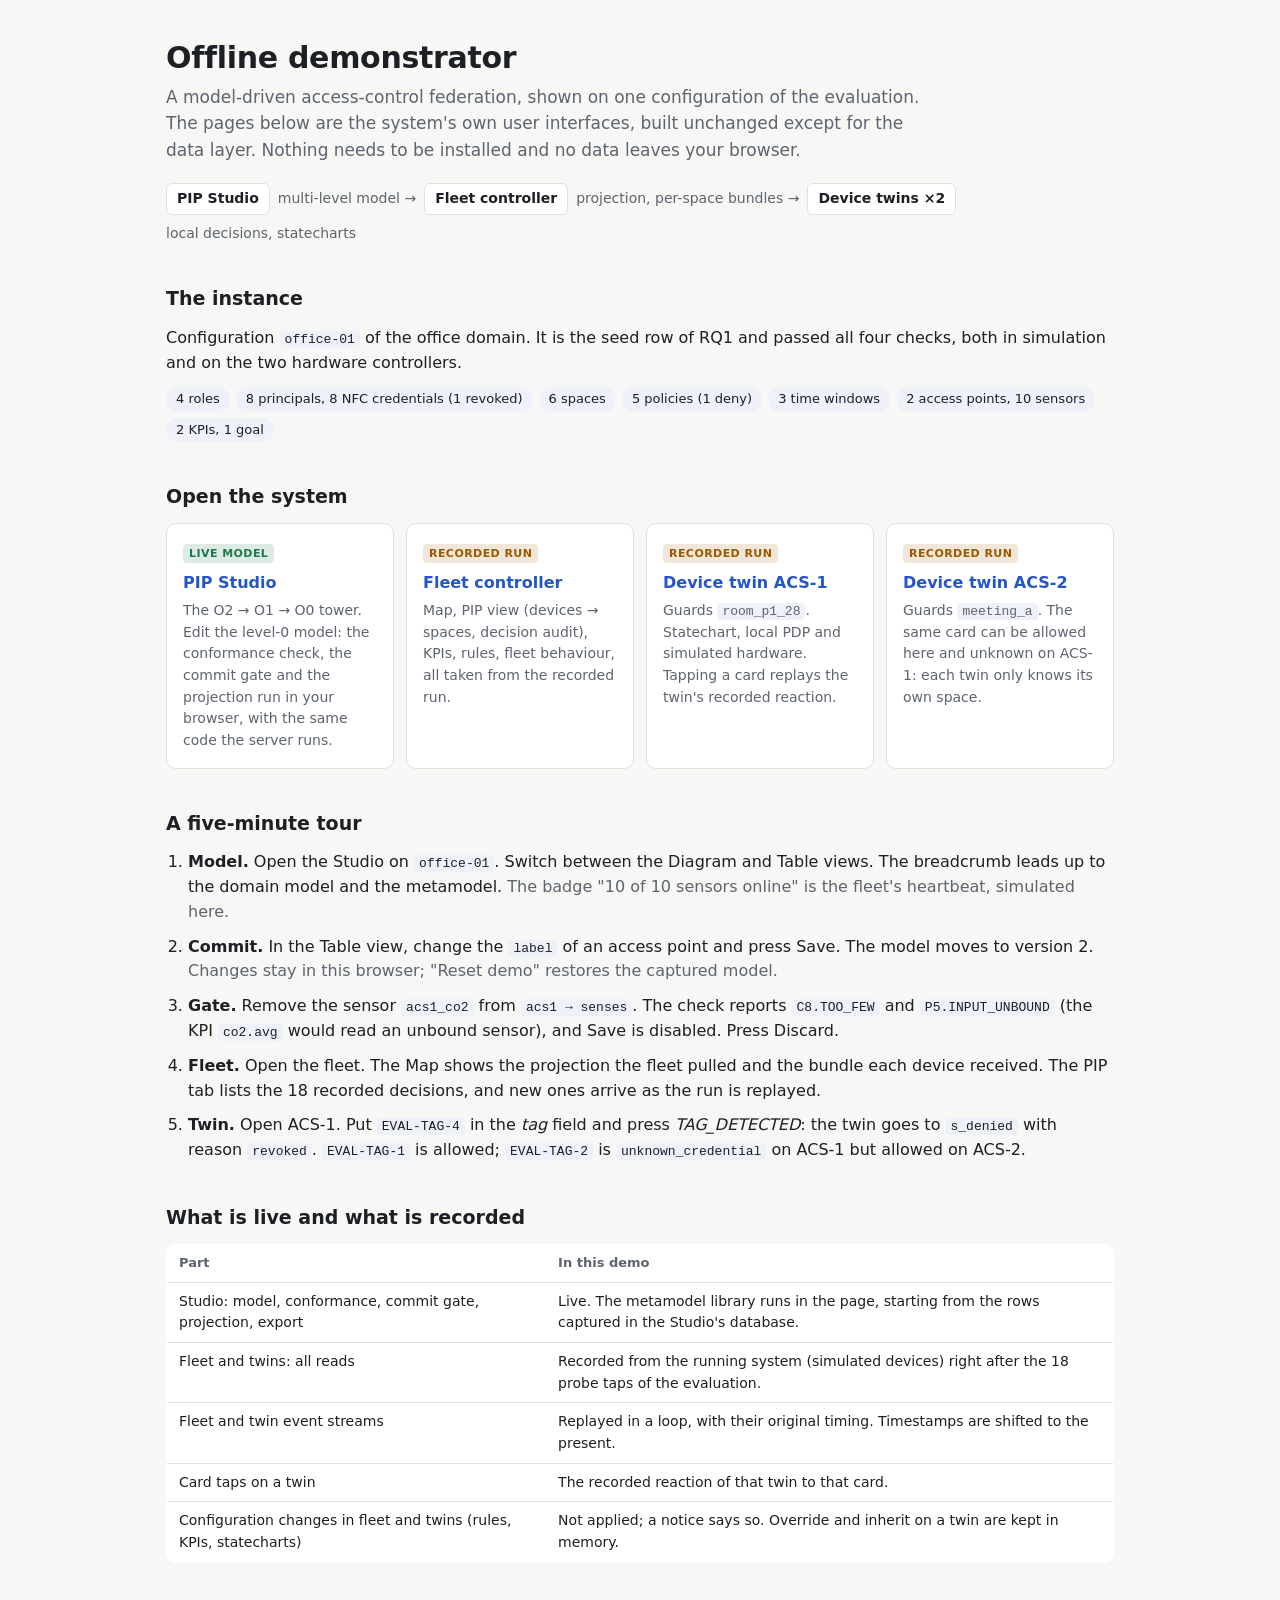
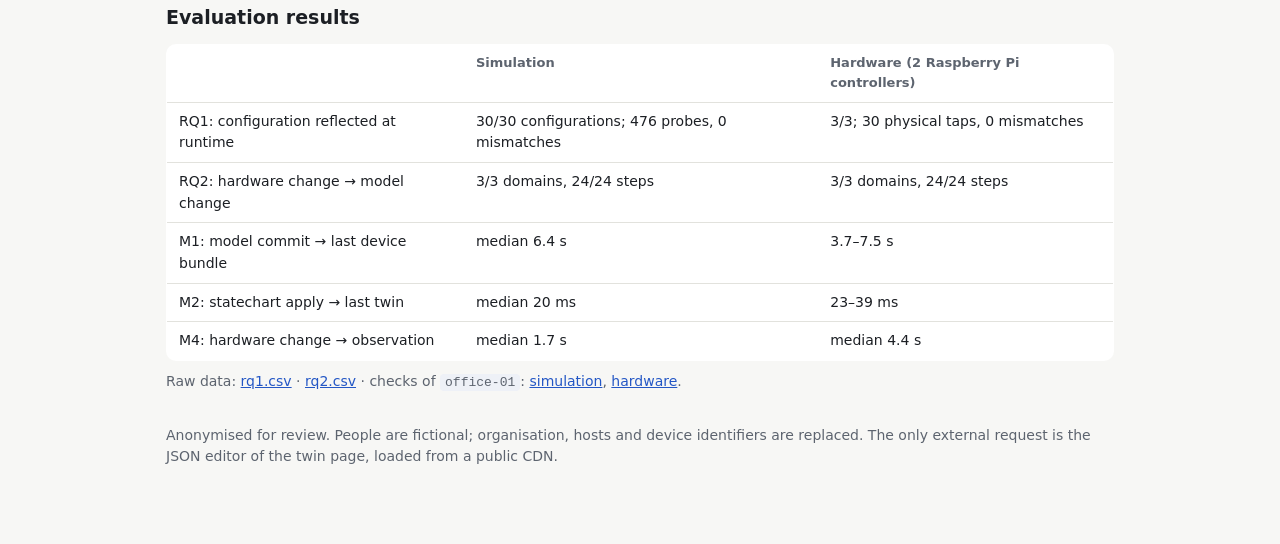
==== index.html @ d5d8e810 "demo website" ====
<!doctype html>
<html lang="en">
<head>
<meta charset="utf-8">
<meta name="viewport" content="width=device-width, initial-scale=1">
<title>Offline Demonstrator</title>
<meta name="description" content="Offline demonstrator of a model-driven access-control federation: the real PIP Studio, fleet controller and device-twin UIs on one recorded evaluation instance.">
<style>
  :root { --bg: #f7f7f5; --panel: #ffffff; --ink: #1c1f24; --muted: #5d646f; --line: #e2e2dd; --accent: #2457c5; --ok: #1f7a4a; --warn: #9a5b00; --chip: #eef1f7; }
  @media (prefers-color-scheme: dark) { :root { --bg: #14161a; --panel: #1c1f24; --ink: #e8e9eb; --muted: #9aa1ab; --line: #2c3037; --accent: #7ea6ff; --ok: #5ccf8e; --warn: #f0b35a; --chip: #252a33; } }
  * { box-sizing: border-box; }
  body { margin: 0; background: var(--bg); color: var(--ink); font: 16px/1.55 system-ui, -apple-system, "Segoe UI", sans-serif; }
  main { max-width: 980px; margin: 0 auto; padding: 40px 16px 64px; }
  h1 { font-size: 30px; line-height: 1.2; margin: 0 0 8px; letter-spacing: -0.01em; }
  h2 { font-size: 19px; margin: 40px 0 12px; }
  p { margin: 0 0 12px; }
  .lead { color: var(--muted); font-size: 17px; max-width: 760px; }
  a { color: var(--accent); }
  code { font: 13px ui-monospace, SFMono-Regular, Menlo, monospace; background: var(--chip); padding: 1px 5px; border-radius: 4px; }
  .flow { display: flex; align-items: center; gap: 8px; flex-wrap: wrap; margin: 20px 0 4px; color: var(--muted); font-size: 14px; }
  .flow b { color: var(--ink); background: var(--panel); border: 1px solid var(--line); border-radius: 6px; padding: 4px 10px; font-weight: 600; }
  .cards { display: grid; grid-template-columns: repeat(auto-fit, minmax(210px, 1fr)); gap: 12px; }
  .card { display: block; background: var(--panel); border: 1px solid var(--line); border-radius: 10px; padding: 16px; text-decoration: none; color: inherit; transition: border-color .15s; }
  .card:hover { border-color: var(--accent); }
  .card h3 { margin: 0 0 4px; font-size: 16px; color: var(--accent); }
  .card p { margin: 0; color: var(--muted); font-size: 14px; }
  .tag { display: inline-block; font-size: 11px; font-weight: 600; letter-spacing: .04em; text-transform: uppercase; padding: 1px 6px; border-radius: 4px; margin-bottom: 8px; }
  .live { background: color-mix(in srgb, var(--ok) 15%, transparent); color: var(--ok); }
  .replay { background: color-mix(in srgb, var(--warn) 15%, transparent); color: var(--warn); }
  ol.steps { padding-left: 22px; margin: 0; }
  ol.steps li { margin-bottom: 10px; }
  ol.steps li span { color: var(--muted); }
  table { width: 100%; border-collapse: collapse; font-size: 14px; background: var(--panel); border: 1px solid var(--line); border-radius: 10px; overflow: hidden; }
  th, td { text-align: left; padding: 8px 12px; border-bottom: 1px solid var(--line); vertical-align: top; }
  th { color: var(--muted); font-weight: 600; font-size: 13px; }
  tr:last-child td { border-bottom: 0; }
  .facts { display: flex; flex-wrap: wrap; gap: 6px; margin: 8px 0 0; }
  .facts span { background: var(--chip); border-radius: 999px; padding: 2px 10px; font-size: 13px; }
  .note { color: var(--muted); font-size: 14px; }
  .wrap { overflow-x: auto; }
</style>
</head>
<body>
<main>
  <h1>Offline demonstrator</h1>
  <p class="lead">A model-driven access-control federation, shown on one configuration of the evaluation. The pages below are the system's own user interfaces, built unchanged except for the data layer. Nothing needs to be installed and no data leaves your browser.</p>

  <div class="flow"><b>PIP Studio</b> multi-level model → <b>Fleet controller</b> projection, per-space bundles → <b>Device twins ×2</b> local decisions, statecharts</div>

  <h2>The instance</h2>
  <p>Configuration <code>office-01</code> of the office domain. It is the seed row of RQ1 and passed all four checks, both in simulation and on the two hardware controllers.</p>
  <div class="facts"><span>4 roles</span><span>8 principals, 8 NFC credentials (1 revoked)</span><span>6 spaces</span><span>5 policies (1 deny)</span><span>3 time windows</span><span>2 access points, 10 sensors</span><span>2 KPIs, 1 goal</span></div>

  <h2>Open the system</h2>
  <div class="cards">
    <a class="card" id="studio-link" href="studio/"><span class="tag live">live model</span><h3>PIP Studio</h3><p>The O2 → O1 → O0 tower. Edit the level-0 model: the conformance check, the commit gate and the projection run in your browser, with the same code the server runs.</p></a>
    <a class="card" href="fleet/"><span class="tag replay">recorded run</span><h3>Fleet controller</h3><p>Map, PIP view (devices → spaces, decision audit), KPIs, rules, fleet behaviour, all taken from the recorded run.</p></a>
    <a class="card" href="device/?d=acs1"><span class="tag replay">recorded run</span><h3>Device twin ACS-1</h3><p>Guards <code>room_p1_28</code>. Statechart, local PDP and simulated hardware. Tapping a card replays the twin's recorded reaction.</p></a>
    <a class="card" href="device/?d=acs2"><span class="tag replay">recorded run</span><h3>Device twin ACS-2</h3><p>Guards <code>meeting_a</code>. The same card can be allowed here and unknown on ACS-1: each twin only knows its own space.</p></a>
  </div>

  <h2>A five-minute tour</h2>
  <ol class="steps">
    <li><b>Model.</b> Open the Studio on <code>office-01</code>. Switch between the Diagram and Table views. The breadcrumb leads up to the domain model and the metamodel. <span>The badge "10 of 10 sensors online" is the fleet's heartbeat, simulated here.</span></li>
    <li><b>Commit.</b> In the Table view, change the <code>label</code> of an access point and press Save. The model moves to version 2. <span>Changes stay in this browser; "Reset demo" restores the captured model.</span></li>
    <li><b>Gate.</b> Remove the sensor <code>acs1_co2</code> from <code>acs1 → senses</code>. The check reports <code>C8.TOO_FEW</code> and <code>P5.INPUT_UNBOUND</code> (the KPI <code>co2.avg</code> would read an unbound sensor), and Save is disabled. Press Discard.</li>
    <li><b>Fleet.</b> Open the fleet. The Map shows the projection the fleet pulled and the bundle each device received. The PIP tab lists the 18 recorded decisions, and new ones arrive as the run is replayed.</li>
    <li><b>Twin.</b> Open ACS-1. Put <code>EVAL-TAG-4</code> in the <i>tag</i> field and press <i>TAG_DETECTED</i>: the twin goes to <code>s_denied</code> with reason <code>revoked</code>. <code>EVAL-TAG-1</code> is allowed; <code>EVAL-TAG-2</code> is <code>unknown_credential</code> on ACS-1 but allowed on ACS-2.</li>
  </ol>

  <h2>What is live and what is recorded</h2>
  <div class="wrap"><table>
    <tr><th>Part</th><th>In this demo</th></tr>
    <tr><td>Studio: model, conformance, commit gate, projection, export</td><td>Live. The metamodel library runs in the page, starting from the rows captured in the Studio's database.</td></tr>
    <tr><td>Fleet and twins: all reads</td><td>Recorded from the running system (simulated devices) right after the 18 probe taps of the evaluation.</td></tr>
    <tr><td>Fleet and twin event streams</td><td>Replayed in a loop, with their original timing. Timestamps are shifted to the present.</td></tr>
    <tr><td>Card taps on a twin</td><td>The recorded reaction of that twin to that card.</td></tr>
    <tr><td>Configuration changes in fleet and twins (rules, KPIs, statecharts)</td><td>Not applied; a notice says so. Override and inherit on a twin are kept in memory.</td></tr>
  </table></div>

  <h2>Evaluation results</h2>
  <div class="wrap"><table>
    <tr><th></th><th>Simulation</th><th>Hardware (2 Raspberry Pi controllers)</th></tr>
    <tr><td>RQ1: configuration reflected at runtime</td><td>30/30 configurations; 476 probes, 0 mismatches</td><td>3/3; 30 physical taps, 0 mismatches</td></tr>
    <tr><td>RQ2: hardware change → model change</td><td>3/3 domains, 24/24 steps</td><td>3/3 domains, 24/24 steps</td></tr>
    <tr><td>M1: model commit → last device bundle</td><td>median 6.4 s</td><td>3.7–7.5 s</td></tr>
    <tr><td>M2: statechart apply → last twin</td><td>median 20 ms</td><td>23–39 ms</td></tr>
    <tr><td>M4: hardware change → observation</td><td>median 1.7 s</td><td>median 4.4 s</td></tr>
  </table></div>
  <p class="note" style="margin-top:10px">Raw data: <a href="snapshot/results/rq1.csv">rq1.csv</a> · <a href="snapshot/results/rq2.csv">rq2.csv</a> · checks of <code>office-01</code>: <a href="snapshot/results/checks-office-01-sim-2026-09-23.json">simulation</a>, <a href="snapshot/results/checks-office-01-hw-2026-09-24.json">hardware</a>.</p>

  <p class="note" style="margin-top:32px">Anonymised for review. People are fictional; organisation, hosts and device identifiers are replaced. The only external request is the JSON editor of the twin page, loaded from a public CDN.</p>
</main>
<script>
  // open the Studio directly on the captured level-0 model
  fetch('snapshot/meta.json').then(function (r) { return r.json(); }).then(function (m) {
    document.getElementById('studio-link').href = 'studio/?model=' + encodeURIComponent(m.modelId);
  }).catch(function () { /* the Studio opens on the first model */ });
</script>
</body>
</html>
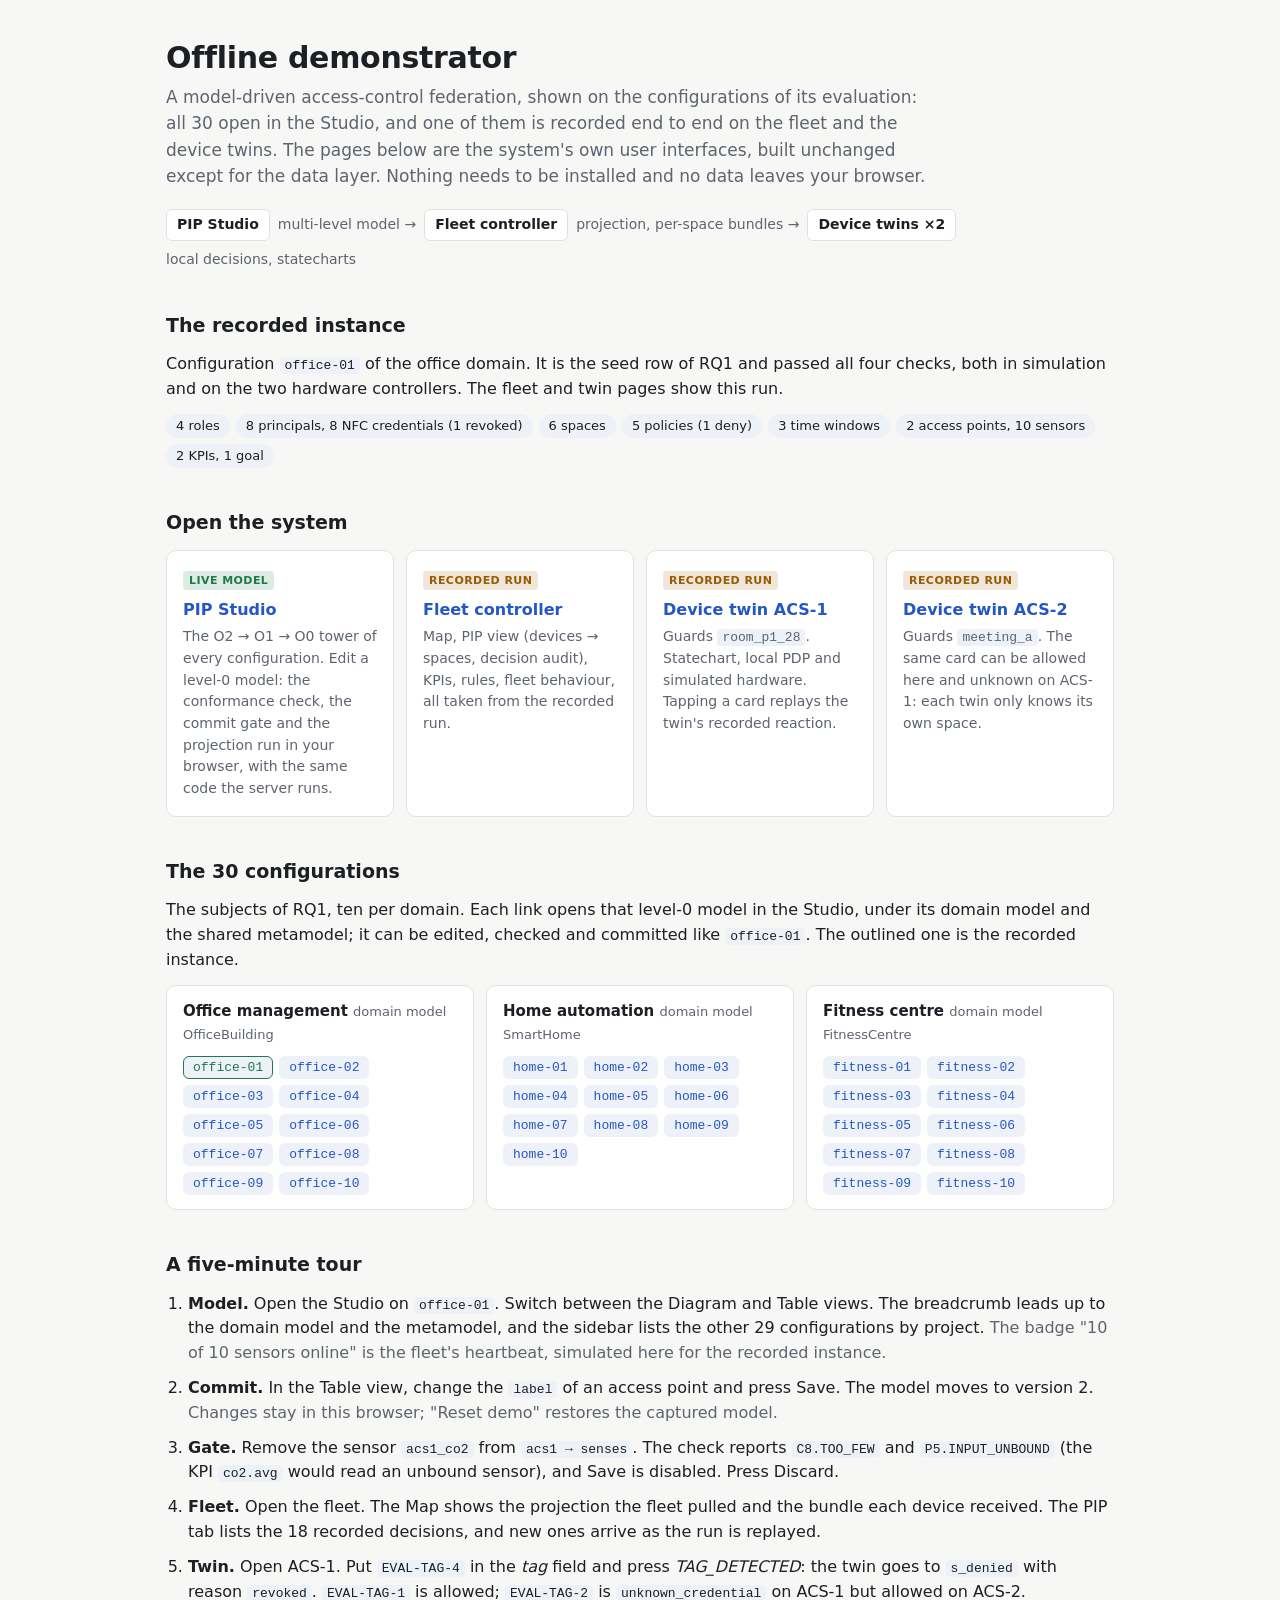
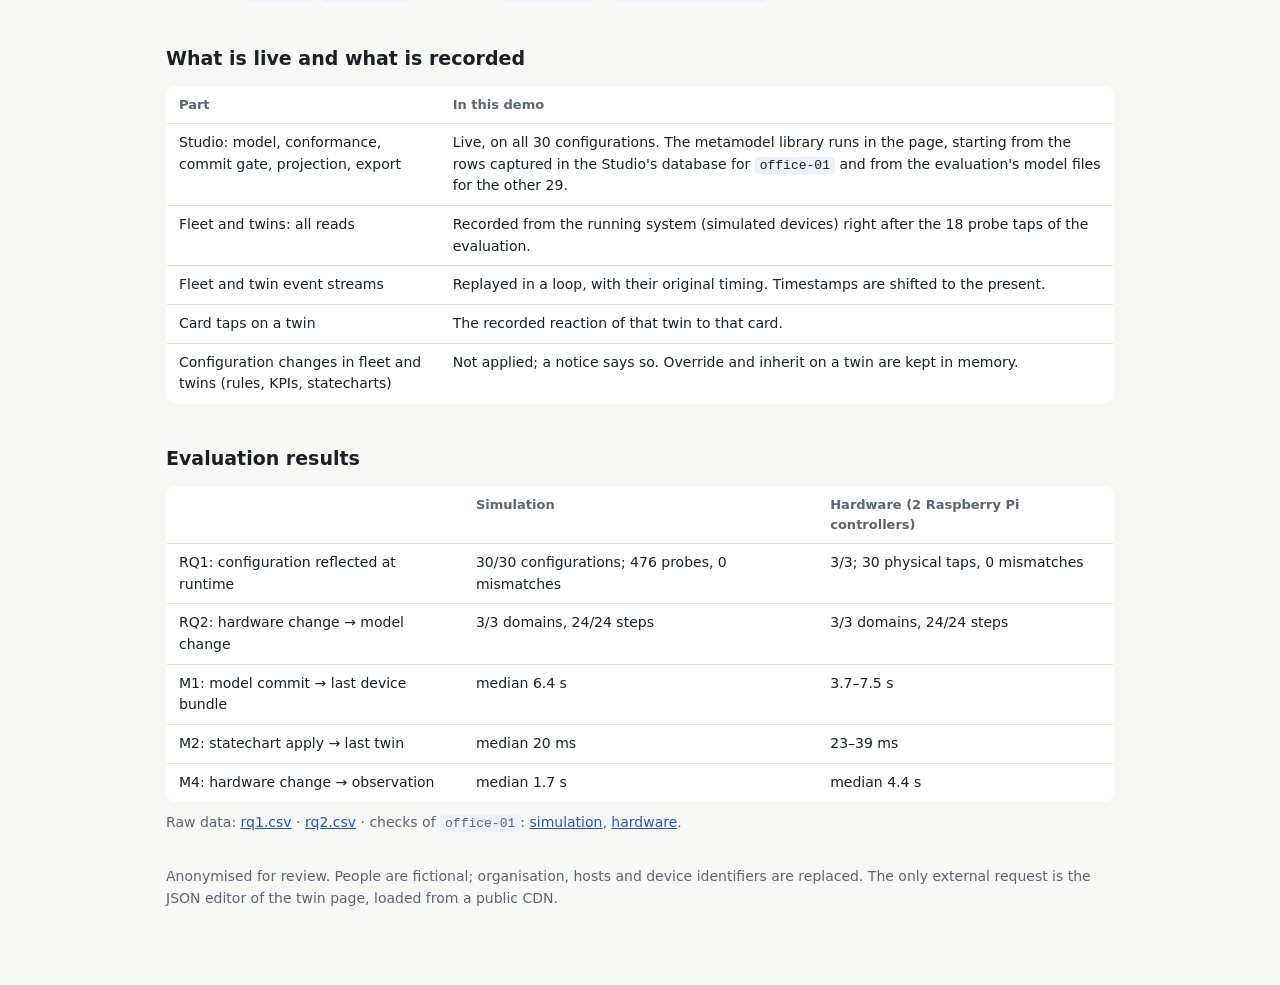
==== commit 3cb1b447: "updated with 30models of eval" ====
--- a/index.html
+++ b/index.html
@@ -38,30 +38,44 @@
   .facts span { background: var(--chip); border-radius: 999px; padding: 2px 10px; font-size: 13px; }
   .note { color: var(--muted); font-size: 14px; }
   .wrap { overflow-x: auto; }
+  .domains { display: grid; grid-template-columns: repeat(auto-fit, minmax(240px, 1fr)); gap: 12px; }
+  .domain { background: var(--panel); border: 1px solid var(--line); border-radius: 10px; padding: 14px 16px; }
+  .domain h3 { margin: 0 0 10px; font-size: 15px; }
+  .domain h3 span { color: var(--muted); font-weight: 400; font-size: 13px; }
+  .cfgs { display: flex; flex-wrap: wrap; gap: 6px; }
+  .cfgs a { background: var(--chip); border: 1px solid transparent; border-radius: 6px; padding: 3px 9px; font: 13px ui-monospace, SFMono-Regular, Menlo, monospace; text-decoration: none; }
+  .cfgs a:hover { border-color: var(--accent); }
+  .cfgs a.recorded { border-color: var(--ok); color: var(--ok); }
 </style>
 </head>
 <body>
 <main>
   <h1>Offline demonstrator</h1>
-  <p class="lead">A model-driven access-control federation, shown on one configuration of the evaluation. The pages below are the system's own user interfaces, built unchanged except for the data layer. Nothing needs to be installed and no data leaves your browser.</p>
+  <p class="lead">A model-driven access-control federation, shown on the configurations of its evaluation: all 30 open in the Studio, and one of them is recorded end to end on the fleet and the device twins. The pages below are the system's own user interfaces, built unchanged except for the data layer. Nothing needs to be installed and no data leaves your browser.</p>
 
   <div class="flow"><b>PIP Studio</b> multi-level model → <b>Fleet controller</b> projection, per-space bundles → <b>Device twins ×2</b> local decisions, statecharts</div>
 
-  <h2>The instance</h2>
-  <p>Configuration <code>office-01</code> of the office domain. It is the seed row of RQ1 and passed all four checks, both in simulation and on the two hardware controllers.</p>
+  <h2>The recorded instance</h2>
+  <p>Configuration <code>office-01</code> of the office domain. It is the seed row of RQ1 and passed all four checks, both in simulation and on the two hardware controllers. The fleet and twin pages show this run.</p>
   <div class="facts"><span>4 roles</span><span>8 principals, 8 NFC credentials (1 revoked)</span><span>6 spaces</span><span>5 policies (1 deny)</span><span>3 time windows</span><span>2 access points, 10 sensors</span><span>2 KPIs, 1 goal</span></div>
 
   <h2>Open the system</h2>
   <div class="cards">
-    <a class="card" id="studio-link" href="studio/"><span class="tag live">live model</span><h3>PIP Studio</h3><p>The O2 → O1 → O0 tower. Edit the level-0 model: the conformance check, the commit gate and the projection run in your browser, with the same code the server runs.</p></a>
-    <a class="card" href="fleet/"><span class="tag replay">recorded run</span><h3>Fleet controller</h3><p>Map, PIP view (devices → spaces, decision audit), KPIs, rules, fleet behaviour, all taken from the recorded run.</p></a>
-    <a class="card" href="device/?d=acs1"><span class="tag replay">recorded run</span><h3>Device twin ACS-1</h3><p>Guards <code>room_p1_28</code>. Statechart, local PDP and simulated hardware. Tapping a card replays the twin's recorded reaction.</p></a>
-    <a class="card" href="device/?d=acs2"><span class="tag replay">recorded run</span><h3>Device twin ACS-2</h3><p>Guards <code>meeting_a</code>. The same card can be allowed here and unknown on ACS-1: each twin only knows its own space.</p></a>
+    <a class="card" id="studio-link" href="studio/index.html"><span class="tag live">live model</span><h3>PIP Studio</h3><p>The O2 → O1 → O0 tower of every configuration. Edit a level-0 model: the conformance check, the commit gate and the projection run in your browser, with the same code the server runs.</p></a>
+    <a class="card" href="fleet/index.html"><span class="tag replay">recorded run</span><h3>Fleet controller</h3><p>Map, PIP view (devices → spaces, decision audit), KPIs, rules, fleet behaviour, all taken from the recorded run.</p></a>
+    <a class="card" href="device/index.html?d=acs1"><span class="tag replay">recorded run</span><h3>Device twin ACS-1</h3><p>Guards <code>room_p1_28</code>. Statechart, local PDP and simulated hardware. Tapping a card replays the twin's recorded reaction.</p></a>
+    <a class="card" href="device/index.html?d=acs2"><span class="tag replay">recorded run</span><h3>Device twin ACS-2</h3><p>Guards <code>meeting_a</code>. The same card can be allowed here and unknown on ACS-1: each twin only knows its own space.</p></a>
   </div>
+
+  <section id="configurations" hidden>
+    <h2>The 30 configurations</h2>
+    <p>The subjects of RQ1, ten per domain. Each link opens that level-0 model in the Studio, under its domain model and the shared metamodel; it can be edited, checked and committed like <code>office-01</code>. The outlined one is the recorded instance.</p>
+    <div class="domains" id="domains"></div>
+  </section>
 
   <h2>A five-minute tour</h2>
   <ol class="steps">
-    <li><b>Model.</b> Open the Studio on <code>office-01</code>. Switch between the Diagram and Table views. The breadcrumb leads up to the domain model and the metamodel. <span>The badge "10 of 10 sensors online" is the fleet's heartbeat, simulated here.</span></li>
+    <li><b>Model.</b> Open the Studio on <code>office-01</code>. Switch between the Diagram and Table views. The breadcrumb leads up to the domain model and the metamodel, and the sidebar lists the other 29 configurations by project. <span>The badge "10 of 10 sensors online" is the fleet's heartbeat, simulated here for the recorded instance.</span></li>
     <li><b>Commit.</b> In the Table view, change the <code>label</code> of an access point and press Save. The model moves to version 2. <span>Changes stay in this browser; "Reset demo" restores the captured model.</span></li>
     <li><b>Gate.</b> Remove the sensor <code>acs1_co2</code> from <code>acs1 → senses</code>. The check reports <code>C8.TOO_FEW</code> and <code>P5.INPUT_UNBOUND</code> (the KPI <code>co2.avg</code> would read an unbound sensor), and Save is disabled. Press Discard.</li>
     <li><b>Fleet.</b> Open the fleet. The Map shows the projection the fleet pulled and the bundle each device received. The PIP tab lists the 18 recorded decisions, and new ones arrive as the run is replayed.</li>
@@ -71,7 +85,7 @@
   <h2>What is live and what is recorded</h2>
   <div class="wrap"><table>
     <tr><th>Part</th><th>In this demo</th></tr>
-    <tr><td>Studio: model, conformance, commit gate, projection, export</td><td>Live. The metamodel library runs in the page, starting from the rows captured in the Studio's database.</td></tr>
+    <tr><td>Studio: model, conformance, commit gate, projection, export</td><td>Live, on all 30 configurations. The metamodel library runs in the page, starting from the rows captured in the Studio's database for <code>office-01</code> and from the evaluation's model files for the other 29.</td></tr>
     <tr><td>Fleet and twins: all reads</td><td>Recorded from the running system (simulated devices) right after the 18 probe taps of the evaluation.</td></tr>
     <tr><td>Fleet and twin event streams</td><td>Replayed in a loop, with their original timing. Timestamps are shifted to the present.</td></tr>
     <tr><td>Card taps on a twin</td><td>The recorded reaction of that twin to that card.</td></tr>
@@ -93,9 +107,38 @@
 </main>
 <script>
   // open the Studio directly on the captured level-0 model
-  fetch('snapshot/meta.json').then(function (r) { return r.json(); }).then(function (m) {
-    document.getElementById('studio-link').href = 'studio/?model=' + encodeURIComponent(m.modelId);
-  }).catch(function () { /* the Studio opens on the first model */ });
+  // (a classic script, not fetch: sandboxed hosts such as anonymous.4open.science block fetch of the snapshot)
+  var studio = function (id) { return 'studio/index.html?model=' + encodeURIComponent(id); };
+  var recorded = null, subjects = null;
+  // the 30 level-0 models by project, each a link into the Studio; the recorded instance is outlined
+  function configurations() {
+    if (!subjects) return;
+    var box = document.getElementById('domains');
+    box.textContent = '';
+    (subjects.projects || []).forEach(function (p) {
+      var models = (subjects.models || []).filter(function (m) { return m.level === 0 && m.projectId === p.id; }).sort(function (a, b) { return a.name < b.name ? -1 : 1; });
+      if (!models.length) return;
+      var o1 = (subjects.models || []).filter(function (m) { return m.id === models[0].typeModelId; })[0];
+      var card = document.createElement('div'); card.className = 'domain';
+      var h = document.createElement('h3'); h.textContent = p.name + ' ';
+      if (o1) { var s = document.createElement('span'); s.textContent = 'domain model ' + o1.name; h.appendChild(s); }
+      var list = document.createElement('div'); list.className = 'cfgs';
+      models.forEach(function (m) {
+        var a = document.createElement('a'); a.href = studio(m.id); a.textContent = m.name;
+        if (m.id === recorded) { a.className = 'recorded'; a.title = 'the recorded instance'; }
+        list.appendChild(a);
+      });
+      card.appendChild(h); card.appendChild(list); box.appendChild(card);
+    });
+    document.getElementById('configurations').hidden = !box.children.length;
+  }
+  window.__demoSnapshot = function (p, m) {
+    if (p === 'meta.json') { recorded = m.modelId; document.getElementById('studio-link').href = studio(m.modelId); }
+    if (p === 'studio/models.json') subjects = m;
+    configurations();
+  };
+  // missing files: the Studio opens on the first model, the list of configurations stays hidden
+  ['meta.json', 'studio/models.json'].forEach(function (p) { document.head.appendChild(Object.assign(document.createElement('script'), { src: 'snapshot/' + p + '.js' })); });
 </script>
 </body>
 </html>
